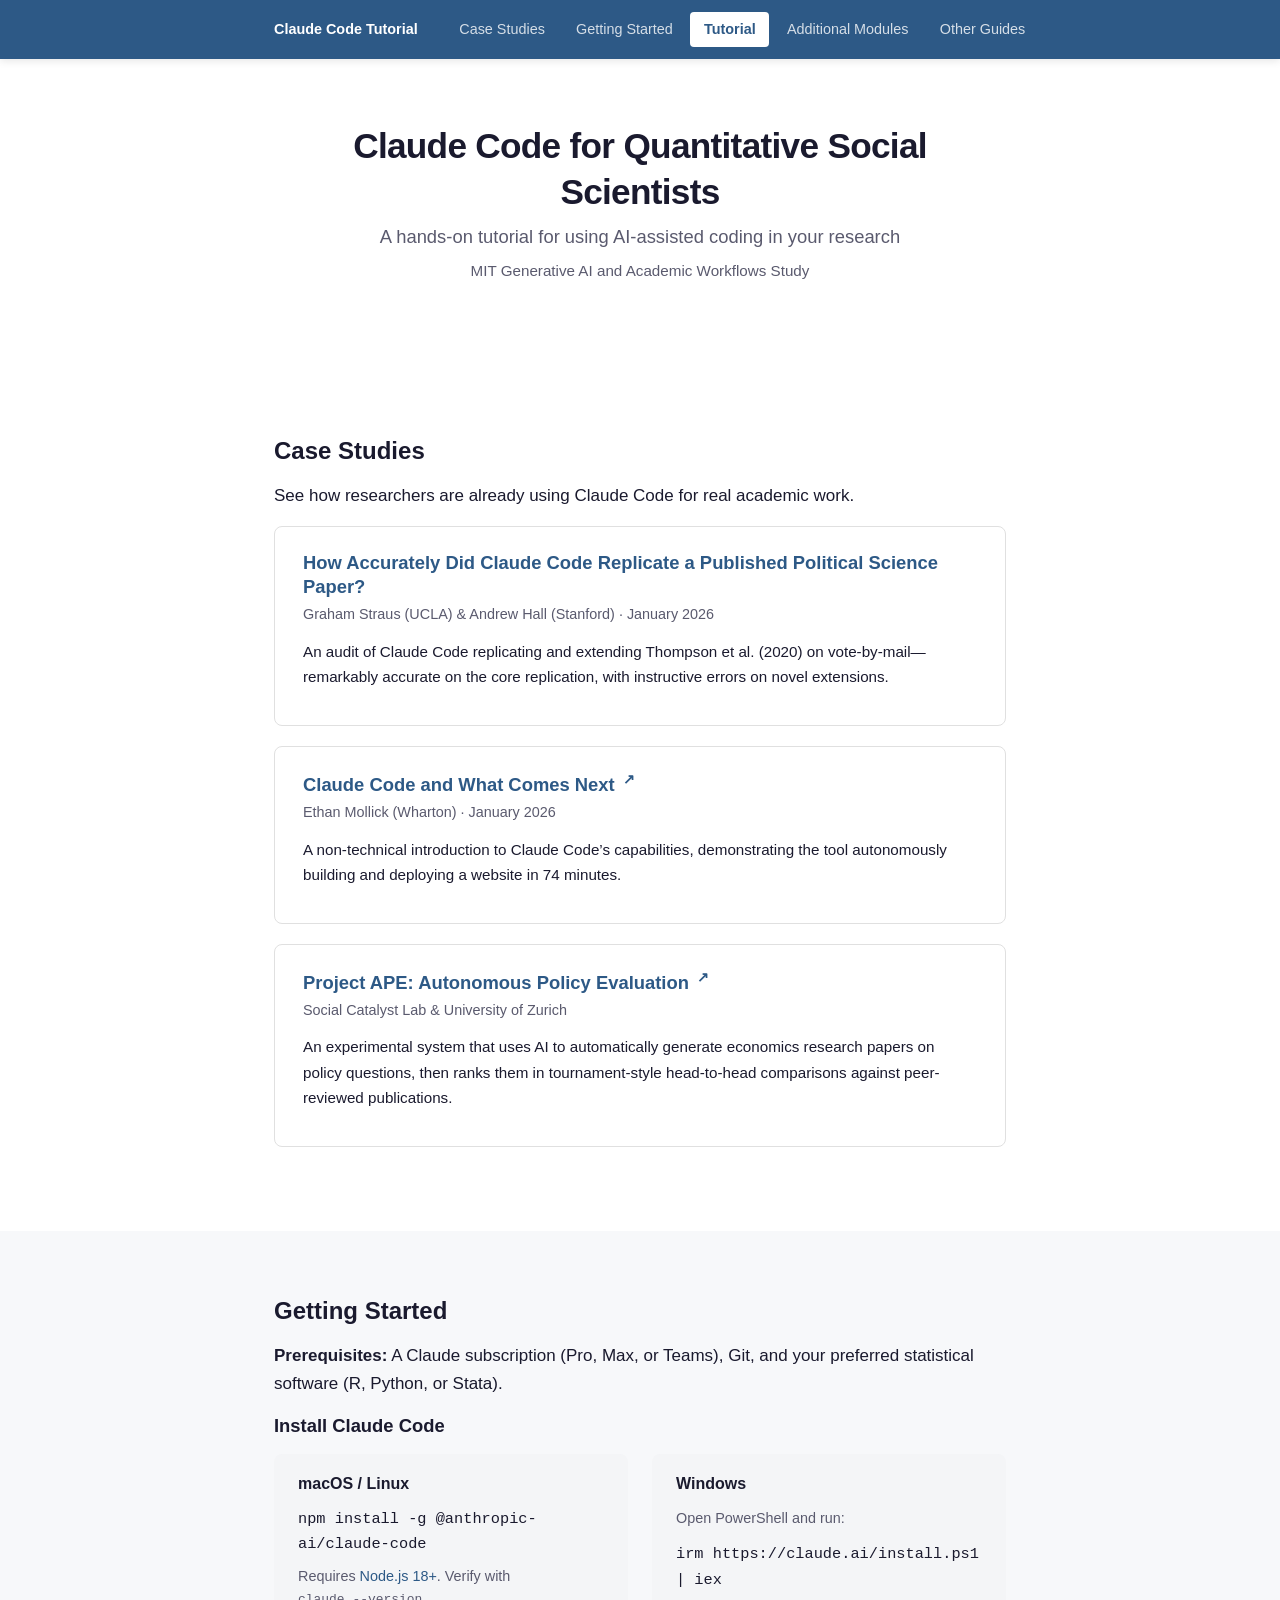
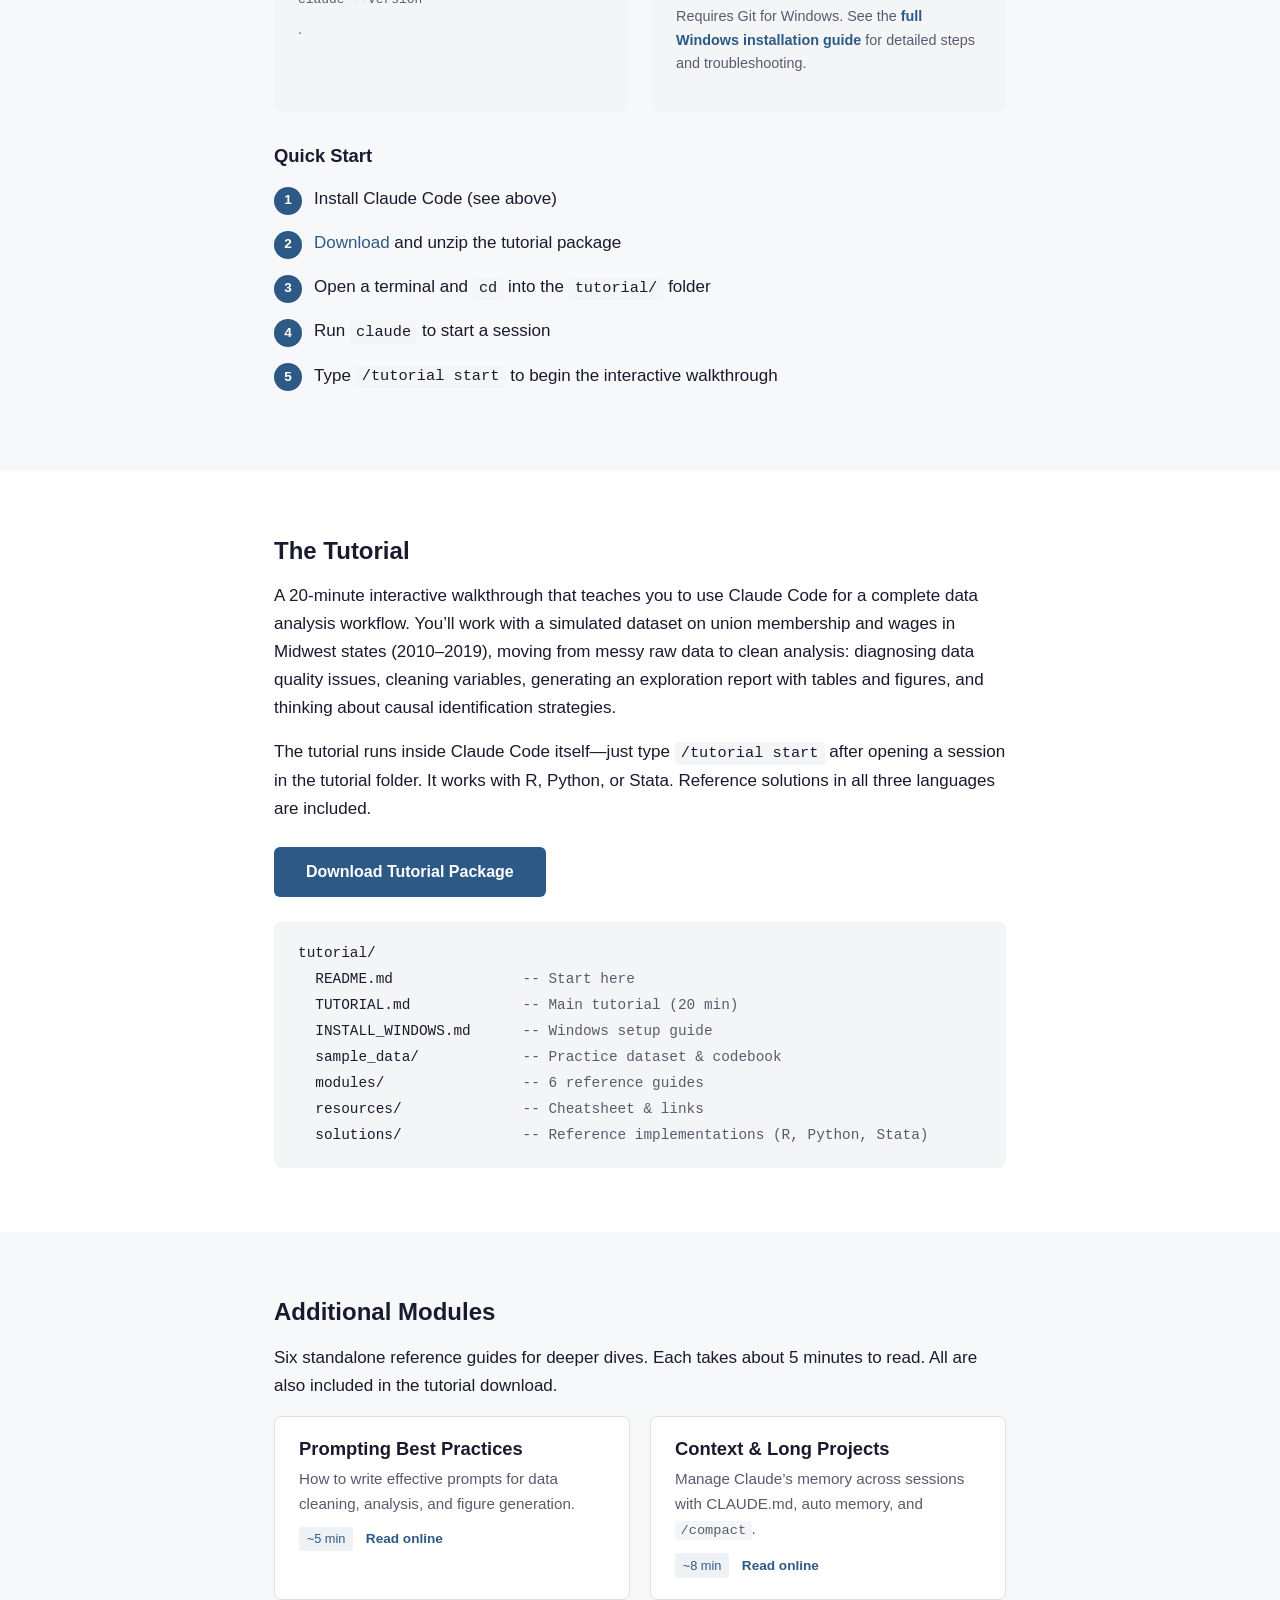
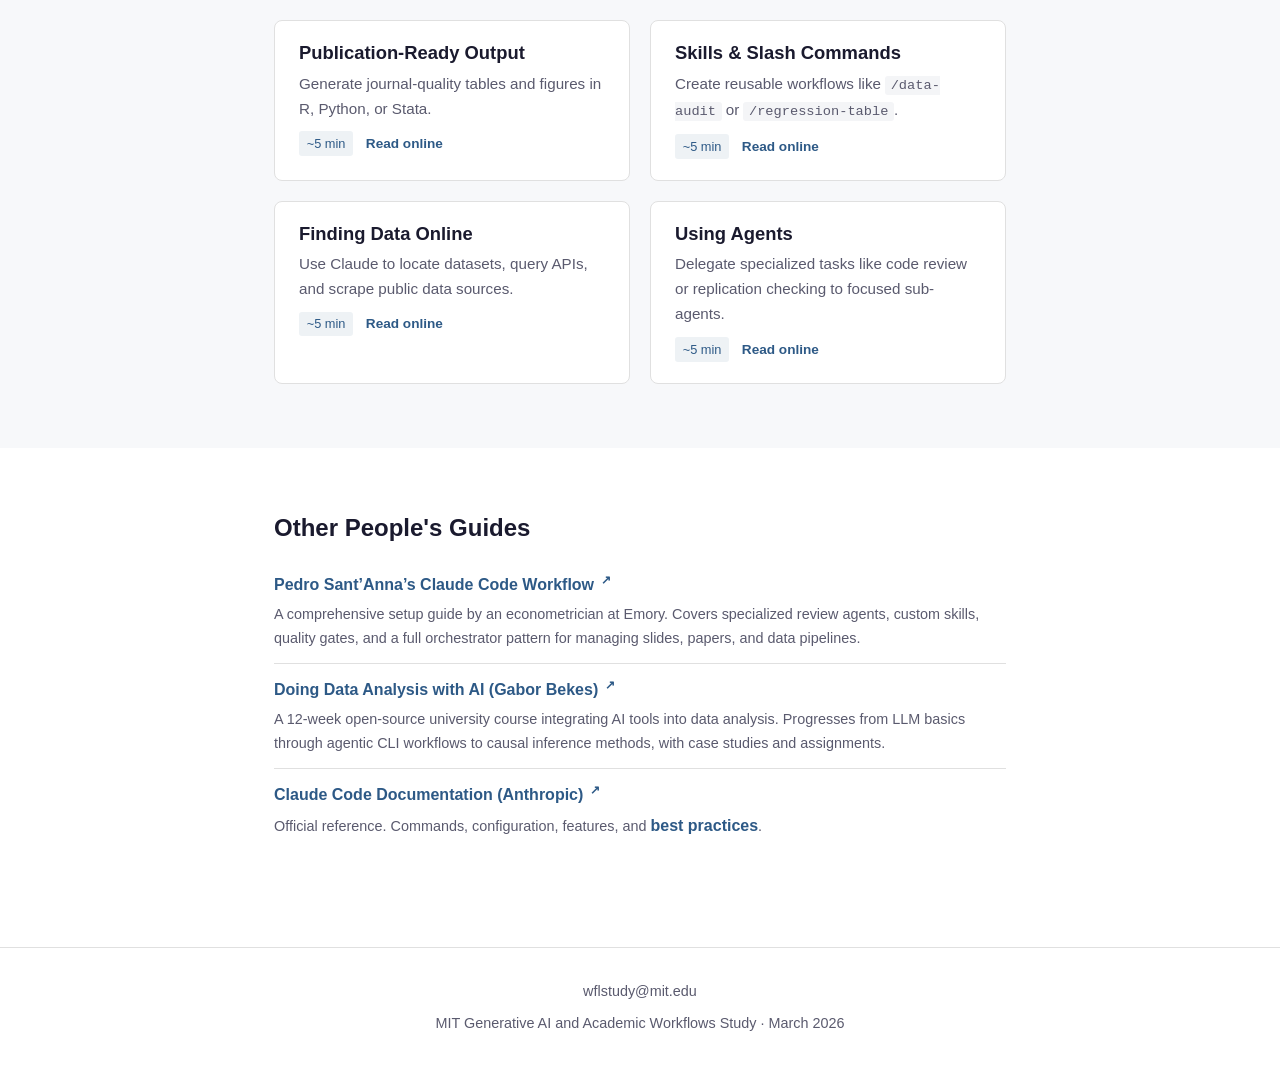
==== index.html @ df45ebfa "Initial tutorial distribution site" ====
<!DOCTYPE html>
<html lang="en">
<head>
  <meta charset="UTF-8">
  <meta name="viewport" content="width=device-width, initial-scale=1.0">
  <title>Claude Code for Quantitative Social Scientists</title>
  <link rel="stylesheet" href="style.css">
  <link rel="icon" href="favicon.svg" type="image/svg+xml">
</head>
<body>

  <!-- Navigation -->
  <nav class="site-nav">
    <div class="container">
      <a href="#" class="nav-brand">Claude Code Tutorial</a>
      <a href="#case-studies" class="nav-link">Case Studies</a>
      <a href="#getting-started" class="nav-link">Getting Started</a>
      <a href="#tutorial" class="nav-link nav-highlight">Tutorial</a>
      <a href="#modules" class="nav-link">Additional Modules</a>
      <a href="#resources" class="nav-link">Other Guides</a>
    </div>
  </nav>

  <!-- Hero -->
  <header class="hero">
    <div class="container">
      <h1>Claude Code for Quantitative Social Scientists</h1>
      <p class="subtitle">A hands-on tutorial for using AI-assisted coding in your research</p>
      <p class="byline">MIT Generative AI and Academic Workflows Study</p>
    </div>
  </header>

  <!-- 1. Case Studies -->
  <section id="case-studies">
    <div class="container">
      <h2>Case Studies</h2>
      <p>See how researchers are already using Claude Code for real academic work.</p>

      <div class="case-card">
        <h3><a href="assets/Straus_Hall_Claude_Audit.pdf">How Accurately Did Claude Code Replicate a Published Political Science Paper?</a></h3>
        <div class="authors">Graham Straus (UCLA) &amp; Andrew Hall (Stanford) &middot; January 2026</div>
        <p>An audit of Claude Code replicating and extending Thompson et al. (2020) on vote-by-mail&mdash;remarkably accurate on the core replication, with instructive errors on novel extensions.</p>
      </div>

      <div class="case-card">
        <h3><a href="https://www.oneusefulthing.org/p/claude-code-and-what-comes-next" target="_blank" rel="noopener">Claude Code and What Comes Next <span class="external-icon">&#x2197;</span></a></h3>
        <div class="authors">Ethan Mollick (Wharton) &middot; January 2026</div>
        <p>A non-technical introduction to Claude Code&rsquo;s capabilities, demonstrating the tool autonomously building and deploying a website in 74 minutes.</p>
      </div>

      <div class="case-card">
        <h3><a href="https://ape.socialcatalystlab.org/" target="_blank" rel="noopener">Project APE: Autonomous Policy Evaluation <span class="external-icon">&#x2197;</span></a></h3>
        <div class="authors">Social Catalyst Lab &amp; University of Zurich</div>
        <p>An experimental system that uses AI to automatically generate economics research papers on policy questions, then ranks them in tournament-style head-to-head comparisons against peer-reviewed publications.</p>
      </div>
    </div>
  </section>

  <!-- 2. Getting Started -->
  <section id="getting-started" class="alt">
    <div class="container">
      <h2>Getting Started</h2>

      <p><strong>Prerequisites:</strong> A Claude subscription (Pro, Max, or Teams), Git, and your preferred statistical software (R, Python, or Stata).</p>

      <h3>Install Claude Code</h3>
      <div class="install-group">
        <div class="install-box">
          <h3>macOS / Linux</h3>
          <code>npm install -g @anthropic-ai/claude-code</code>
          <p style="font-size:0.9rem; color:var(--color-text-muted); margin-top:0.5rem;">
            Requires <a href="https://nodejs.org/" target="_blank" rel="noopener">Node.js 18+</a>.
            Verify with <code>claude --version</code>.
          </p>
        </div>
        <div class="install-box">
          <h3>Windows</h3>
          <p style="font-size:0.9rem; color:var(--color-text-muted); margin-bottom:0.75rem;">
            Open PowerShell and run:
          </p>
          <code>irm https://claude.ai/install.ps1 | iex</code>
          <p style="font-size:0.9rem; color:var(--color-text-muted); margin-top:0.75rem;">
            Requires Git for Windows. See the
            <a href="modules/install-windows.html"><strong>full Windows installation guide</strong></a>
            for detailed steps and troubleshooting.
          </p>
        </div>
      </div>

      <h3 style="margin-top:2rem;">Quick Start</h3>
      <ol class="steps">
        <li>Install Claude Code (see above)</li>
        <li><a href="assets/tutorial.zip">Download</a> and unzip the tutorial package</li>
        <li>Open a terminal and <code>cd</code> into the <code>tutorial/</code> folder</li>
        <li>Run <code>claude</code> to start a session</li>
        <li>Type <code>/tutorial start</code> to begin the interactive walkthrough</li>
      </ol>
    </div>
  </section>

  <!-- 3. Tutorial -->
  <section id="tutorial">
    <div class="container">
      <h2>The Tutorial</h2>
      <p>
        A 20-minute interactive walkthrough that teaches you to use Claude Code for a complete data analysis workflow. You&rsquo;ll work with a simulated dataset on union membership and wages in Midwest states (2010&ndash;2019), moving from messy raw data to clean analysis: diagnosing data quality issues, cleaning variables, generating an exploration report with tables and figures, and thinking about causal identification strategies.
      </p>
      <p>
        The tutorial runs inside Claude Code itself&mdash;just type <code>/tutorial start</code> after opening a session in the tutorial folder. It works with R, Python, or Stata. Reference solutions in all three languages are included.
      </p>
      <p style="margin-top:1.5rem;">
        <a href="assets/tutorial.zip" class="btn btn-primary">Download Tutorial Package</a>
      </p>

      <div class="file-tree" style="margin-top:1.5rem;">
        tutorial/<br>
        &nbsp;&nbsp;README.md &nbsp;&nbsp;&nbsp;&nbsp;&nbsp;&nbsp;&nbsp;&nbsp;&nbsp;&nbsp;&nbsp;&nbsp;&nbsp;&nbsp;<span class="comment">-- Start here</span><br>
        &nbsp;&nbsp;TUTORIAL.md &nbsp;&nbsp;&nbsp;&nbsp;&nbsp;&nbsp;&nbsp;&nbsp;&nbsp;&nbsp;&nbsp;&nbsp;<span class="comment">-- Main tutorial (20 min)</span><br>
        &nbsp;&nbsp;INSTALL_WINDOWS.md &nbsp;&nbsp;&nbsp;&nbsp;&nbsp;<span class="comment">-- Windows setup guide</span><br>
        &nbsp;&nbsp;sample_data/ &nbsp;&nbsp;&nbsp;&nbsp;&nbsp;&nbsp;&nbsp;&nbsp;&nbsp;&nbsp;&nbsp;<span class="comment">-- Practice dataset &amp; codebook</span><br>
        &nbsp;&nbsp;modules/ &nbsp;&nbsp;&nbsp;&nbsp;&nbsp;&nbsp;&nbsp;&nbsp;&nbsp;&nbsp;&nbsp;&nbsp;&nbsp;&nbsp;&nbsp;<span class="comment">-- 6 reference guides</span><br>
        &nbsp;&nbsp;resources/ &nbsp;&nbsp;&nbsp;&nbsp;&nbsp;&nbsp;&nbsp;&nbsp;&nbsp;&nbsp;&nbsp;&nbsp;&nbsp;<span class="comment">-- Cheatsheet &amp; links</span><br>
        &nbsp;&nbsp;solutions/ &nbsp;&nbsp;&nbsp;&nbsp;&nbsp;&nbsp;&nbsp;&nbsp;&nbsp;&nbsp;&nbsp;&nbsp;&nbsp;<span class="comment">-- Reference implementations (R, Python, Stata)</span><br>
      </div>
    </div>
  </section>

  <!-- 4. Additional Modules -->
  <section id="modules" class="alt">
    <div class="container">
      <h2>Additional Modules</h2>
      <p>Six standalone reference guides for deeper dives. Each takes about 5 minutes to read. All are also included in the tutorial download.</p>

      <div class="card-grid" style="margin-top:1rem;">
        <div class="card">
          <h3>Prompting Best Practices</h3>
          <p>How to write effective prompts for data cleaning, analysis, and figure generation.</p>
          <span class="tag">~5 min</span>
          <a href="modules/prompting.html" class="card-link">Read online</a>
        </div>
        <div class="card">
          <h3>Context &amp; Long Projects</h3>
          <p>Manage Claude&rsquo;s memory across sessions with CLAUDE.md, auto memory, and <code>/compact</code>.</p>
          <span class="tag">~8 min</span>
          <a href="modules/memory.html" class="card-link">Read online</a>
        </div>
        <div class="card">
          <h3>Publication-Ready Output</h3>
          <p>Generate journal-quality tables and figures in R, Python, or Stata.</p>
          <span class="tag">~5 min</span>
          <a href="modules/paper-workflow.html" class="card-link">Read online</a>
        </div>
        <div class="card">
          <h3>Skills &amp; Slash Commands</h3>
          <p>Create reusable workflows like <code>/data-audit</code> or <code>/regression-table</code>.</p>
          <span class="tag">~5 min</span>
          <a href="modules/skills.html" class="card-link">Read online</a>
        </div>
        <div class="card">
          <h3>Finding Data Online</h3>
          <p>Use Claude to locate datasets, query APIs, and scrape public data sources.</p>
          <span class="tag">~5 min</span>
          <a href="modules/data-acquisition.html" class="card-link">Read online</a>
        </div>
        <div class="card">
          <h3>Using Agents</h3>
          <p>Delegate specialized tasks like code review or replication checking to focused sub-agents.</p>
          <span class="tag">~5 min</span>
          <a href="modules/agents.html" class="card-link">Read online</a>
        </div>
      </div>
    </div>
  </section>

  <!-- 5. Additional Materials -->
  <section id="resources">
    <div class="container">
      <h2>Other People's Guides</h2>

      <div class="resource-group">
        <div class="resource-item">
          <a href="https://psantanna.com/claude-code-my-workflow/workflow-guide.html" target="_blank" rel="noopener">Pedro Sant&rsquo;Anna&rsquo;s Claude Code Workflow <span class="external-icon">&#x2197;</span></a>
          <p>A comprehensive setup guide by an econometrician at Emory. Covers specialized review agents, custom skills, quality gates, and a full orchestrator pattern for managing slides, papers, and data pipelines.</p>
        </div>

        <div class="resource-item">
          <a href="https://gabors-data-analysis.com/ai-course/" target="_blank" rel="noopener">Doing Data Analysis with AI (Gabor Bekes) <span class="external-icon">&#x2197;</span></a>
          <p>A 12-week open-source university course integrating AI tools into data analysis. Progresses from LLM basics through agentic CLI workflows to causal inference methods, with case studies and assignments.</p>
        </div>
        <div class="resource-item">
          <a href="https://docs.anthropic.com/en/docs/claude-code/overview" target="_blank" rel="noopener">Claude Code Documentation (Anthropic) <span class="external-icon">&#x2197;</span></a>
          <p>Official reference. Commands, configuration, features, and <a href="https://www.anthropic.com/engineering/claude-code-best-practices" target="_blank" rel="noopener">best practices</a>.</p>
        </div>
      </div>
    </div>
  </section>

  <!-- Footer -->
  <footer>
    <div class="container">
      <div class="footer-links">
        <a href="mailto:wflstudy@mit.edu">wflstudy@mit.edu</a>
      </div>
      <p>MIT Generative AI and Academic Workflows Study &middot; March 2026</p>
    </div>
  </footer>

</body>
</html>
---- style.css ----
/* === Variables === */
:root {
  --color-bg: #ffffff;
  --color-bg-alt: #f7f8fa;
  --color-text: #1a1a2e;
  --color-text-muted: #5a5a6e;
  --color-accent: #2d5986;
  --color-accent-hover: #1a3a5c;
  --color-border: #e0e0e0;
  --color-code-bg: #f4f5f7;
  --color-card-bg: #ffffff;
  --font-body: -apple-system, BlinkMacSystemFont, "Segoe UI", Roboto, "Helvetica Neue", Arial, sans-serif;
  --font-mono: "SFMono-Regular", Consolas, "Liberation Mono", Menlo, monospace;
  --max-width: 780px;
  --spacing-section: 4rem;
}

/* === Reset & Base === */
*, *::before, *::after { box-sizing: border-box; }

html { scroll-behavior: smooth; }

body {
  margin: 0;
  font-family: var(--font-body);
  font-size: 17px;
  line-height: 1.65;
  color: var(--color-text);
  background: var(--color-bg);
  -webkit-font-smoothing: antialiased;
}

h1, h2, h3, h4 {
  line-height: 1.3;
  font-weight: 600;
  margin-top: 0;
}

h1 { font-size: 2rem; }
h2 { font-size: 1.5rem; margin-bottom: 1rem; }
h3 { font-size: 1.15rem; margin-bottom: 0.5rem; }

a {
  color: var(--color-accent);
  text-decoration: none;
}
a:hover { color: var(--color-accent-hover); text-decoration: underline; }

p { margin: 0 0 1rem; }

code {
  font-family: var(--font-mono);
  font-size: 0.9em;
  background: var(--color-code-bg);
  padding: 0.15em 0.4em;
  border-radius: 3px;
}

pre {
  background: var(--color-code-bg);
  border-radius: 8px;
  padding: 1rem 1.25rem;
  overflow-x: auto;
  font-size: 0.9rem;
  line-height: 1.5;
}

pre code {
  background: none;
  padding: 0;
}

/* === Nav Bar === */
.site-nav {
  position: sticky;
  top: 0;
  z-index: 100;
  background: var(--color-accent);
  padding: 0;
  box-shadow: 0 2px 8px rgba(0, 0, 0, 0.1);
}

.site-nav .container {
  display: flex;
  align-items: center;
  gap: 0.25rem;
  overflow-x: auto;
  -webkit-overflow-scrolling: touch;
  scrollbar-width: none;
  padding-top: 0.75rem;
  padding-bottom: 0.75rem;
}

.site-nav .container::-webkit-scrollbar { display: none; }

.site-nav .nav-brand {
  font-weight: 700;
  font-size: 0.9rem;
  color: #fff;
  white-space: nowrap;
  margin-right: 1.5rem;
  text-decoration: none;
}

.site-nav .nav-brand:hover { color: rgba(255, 255, 255, 0.85); text-decoration: none; }

.site-nav a.nav-link {
  font-size: 0.9rem;
  font-weight: 500;
  color: rgba(255, 255, 255, 0.8);
  white-space: nowrap;
  padding: 0.35rem 0.85rem;
  border-radius: 4px;
  transition: background 0.1s, color 0.1s;
  text-decoration: none;
}

.site-nav a.nav-link:hover {
  background: rgba(255, 255, 255, 0.15);
  color: #fff;
  text-decoration: none;
}

.site-nav a.nav-highlight {
  background: #fff;
  color: var(--color-accent);
  font-weight: 700;
}

.site-nav a.nav-highlight:hover {
  background: rgba(255, 255, 255, 0.9);
  color: var(--color-accent-hover);
}

/* === Layout === */
.container {
  max-width: var(--max-width);
  margin: 0 auto;
  padding: 0 1.5rem;
}

section {
  padding: var(--spacing-section) 0;
}

section.alt {
  background: var(--color-bg-alt);
}

/* scroll-margin so anchors clear the sticky nav */
section[id] {
  scroll-margin-top: 3.5rem;
}

/* === Hero === */
.hero {
  padding: 4rem 0 3.5rem;
  text-align: center;
}

.hero h1 {
  font-size: 2.2rem;
  margin-bottom: 0.5rem;
  letter-spacing: -0.02em;
}

.hero .subtitle {
  font-size: 1.15rem;
  color: var(--color-text-muted);
  margin-bottom: 0.3rem;
}

.hero .byline {
  font-size: 0.95rem;
  color: var(--color-text-muted);
  margin-bottom: 2rem;
}

.hero .meta {
  display: flex;
  justify-content: center;
  gap: 2rem;
  margin-top: 1.5rem;
  font-size: 0.9rem;
  color: var(--color-text-muted);
}

.hero .meta span {
  display: flex;
  align-items: center;
  gap: 0.4rem;
}

/* === Buttons === */
.btn {
  display: inline-block;
  padding: 0.75rem 2rem;
  border-radius: 6px;
  font-size: 1rem;
  font-weight: 600;
  text-decoration: none;
  transition: background 0.15s, transform 0.1s;
}

.btn:hover { text-decoration: none; }

.btn-primary {
  background: var(--color-accent);
  color: #fff;
}

.btn-primary:hover {
  background: var(--color-accent-hover);
  color: #fff;
  transform: translateY(-1px);
}

.btn-secondary {
  background: transparent;
  color: var(--color-accent);
  border: 2px solid var(--color-accent);
}

.btn-secondary:hover {
  background: var(--color-accent);
  color: #fff;
}

.btn-sm {
  font-size: 0.9rem;
  padding: 0.5rem 1.25rem;
}

/* === Cards === */
.card-grid {
  display: grid;
  grid-template-columns: 1fr 1fr;
  gap: 1.25rem;
}

.card {
  background: var(--color-card-bg);
  border: 1px solid var(--color-border);
  border-radius: 8px;
  padding: 1.25rem 1.5rem;
  transition: border-color 0.15s, box-shadow 0.15s;
}

.card:hover {
  border-color: var(--color-accent);
  box-shadow: 0 2px 8px rgba(45, 89, 134, 0.08);
}

.card h3 { margin-bottom: 0.35rem; }

.card p {
  font-size: 0.95rem;
  color: var(--color-text-muted);
  margin-bottom: 0.5rem;
}

.card .tag {
  display: inline-block;
  font-size: 0.8rem;
  color: var(--color-accent);
  background: rgba(45, 89, 134, 0.08);
  padding: 0.15em 0.6em;
  border-radius: 3px;
  margin-right: 0.5rem;
}

.card .card-link {
  font-size: 0.85rem;
  font-weight: 600;
}

/* === Case study cards === */
.case-card {
  background: var(--color-card-bg);
  border: 1px solid var(--color-border);
  border-radius: 8px;
  padding: 1.5rem 1.75rem;
  margin-bottom: 1.25rem;
  transition: border-color 0.15s;
}

.case-card:hover { border-color: var(--color-accent); }

.case-card h3 { margin-bottom: 0.25rem; }

.case-card .authors {
  font-size: 0.9rem;
  color: var(--color-text-muted);
  margin-bottom: 0.75rem;
}

.case-card p {
  font-size: 0.95rem;
  margin-bottom: 0.75rem;
}

/* === Steps === */
.steps {
  counter-reset: step;
  list-style: none;
  padding: 0;
}

.steps li {
  counter-increment: step;
  padding-left: 2.5rem;
  position: relative;
  margin-bottom: 1rem;
}

.steps li::before {
  content: counter(step);
  position: absolute;
  left: 0;
  top: 0.1em;
  width: 1.75rem;
  height: 1.75rem;
  background: var(--color-accent);
  color: #fff;
  border-radius: 50%;
  font-size: 0.85rem;
  font-weight: 600;
  display: flex;
  align-items: center;
  justify-content: center;
}

/* === Install tabs === */
.install-group {
  display: flex;
  gap: 1.5rem;
  margin-top: 1rem;
}

.install-box {
  flex: 1;
  background: var(--color-code-bg);
  border-radius: 8px;
  padding: 1.25rem 1.5rem;
}

.install-box h3 {
  font-size: 1rem;
  margin-bottom: 0.75rem;
}

.install-box code {
  display: block;
  margin-bottom: 0.5rem;
  background: none;
  padding: 0;
}

/* === File tree === */
.file-tree {
  background: var(--color-code-bg);
  border-radius: 8px;
  padding: 1.25rem 1.5rem;
  font-family: var(--font-mono);
  font-size: 0.9rem;
  line-height: 1.8;
  overflow-x: auto;
}

.file-tree .comment {
  color: var(--color-text-muted);
}

/* === Resource list === */
.resource-group { margin-bottom: 2rem; }
.resource-group h3 { margin-bottom: 0.75rem; }

.resource-item {
  padding: 0.75rem 0;
  border-bottom: 1px solid var(--color-border);
}

.resource-item:last-child { border-bottom: none; }

.resource-item a {
  font-weight: 600;
  font-size: 1rem;
}

.resource-item p {
  font-size: 0.9rem;
  color: var(--color-text-muted);
  margin: 0.25rem 0 0;
}

.external-icon {
  font-size: 0.75em;
  vertical-align: super;
  margin-left: 0.2em;
}

/* === Back link (module pages) === */
.back-link {
  margin-bottom: 2rem;
  font-size: 0.9rem;
}

/* === Tables (module pages) === */
table {
  width: 100%;
  border-collapse: collapse;
  margin: 1rem 0 1.5rem;
  font-size: 0.95rem;
}

th, td {
  padding: 0.5rem 0.75rem;
  text-align: left;
  border-bottom: 1px solid var(--color-border);
}

th {
  font-weight: 600;
  background: var(--color-bg-alt);
}

blockquote {
  border-left: 3px solid var(--color-accent);
  margin: 1rem 0;
  padding: 0.5rem 1rem;
  color: var(--color-text-muted);
  background: var(--color-bg-alt);
  border-radius: 0 6px 6px 0;
}

/* === Footer === */
footer {
  border-top: 1px solid var(--color-border);
  padding: 2rem 0;
  text-align: center;
  font-size: 0.9rem;
  color: var(--color-text-muted);
}

footer a { color: var(--color-text-muted); }
footer a:hover { color: var(--color-accent); }

footer .footer-links {
  margin-bottom: 0.5rem;
}

footer .footer-links a {
  margin: 0 0.75rem;
}

/* === Responsive === */
@media (max-width: 768px) {
  .hero h1 { font-size: 1.7rem; }
  .hero .meta { flex-direction: column; gap: 0.5rem; }
  .card-grid { grid-template-columns: 1fr; }
  .install-group { flex-direction: column; gap: 1rem; }
  section { padding: 2.5rem 0; }
  .site-nav .nav-brand { font-size: 0.8rem; }
}
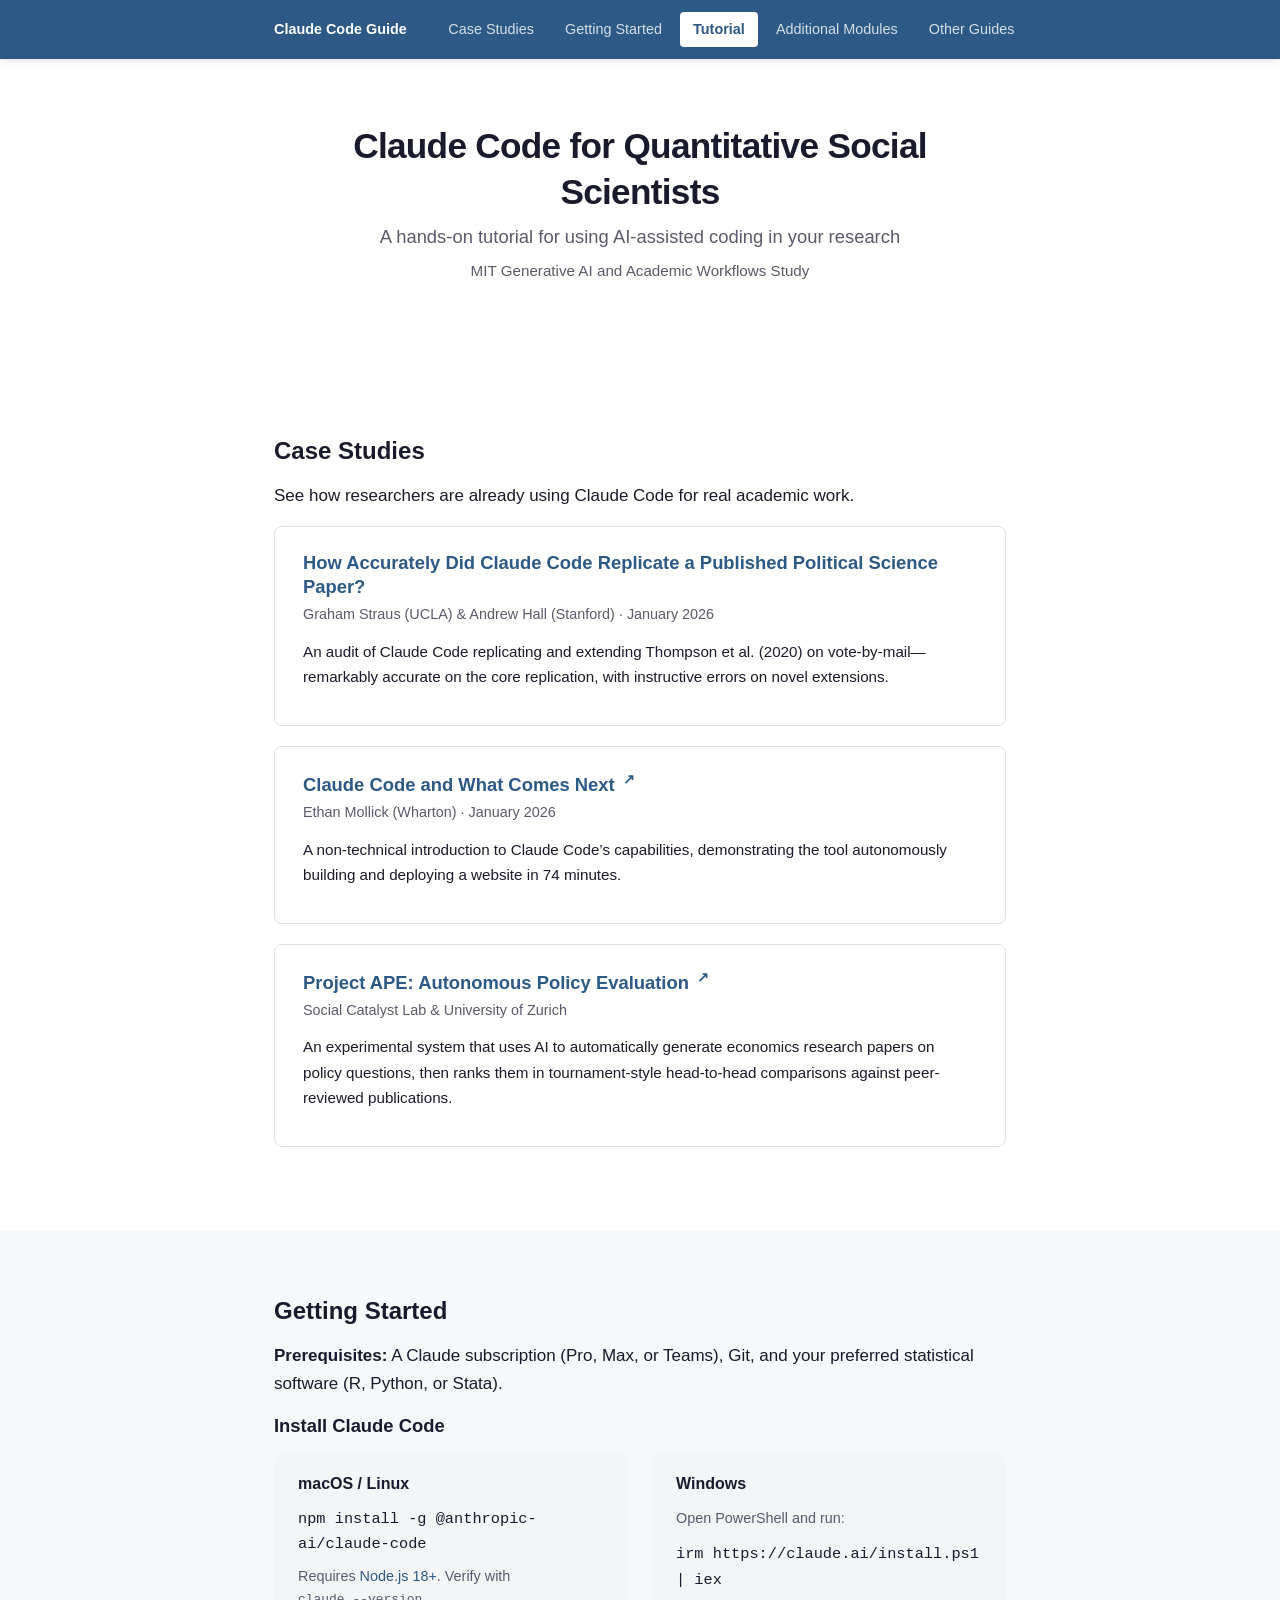
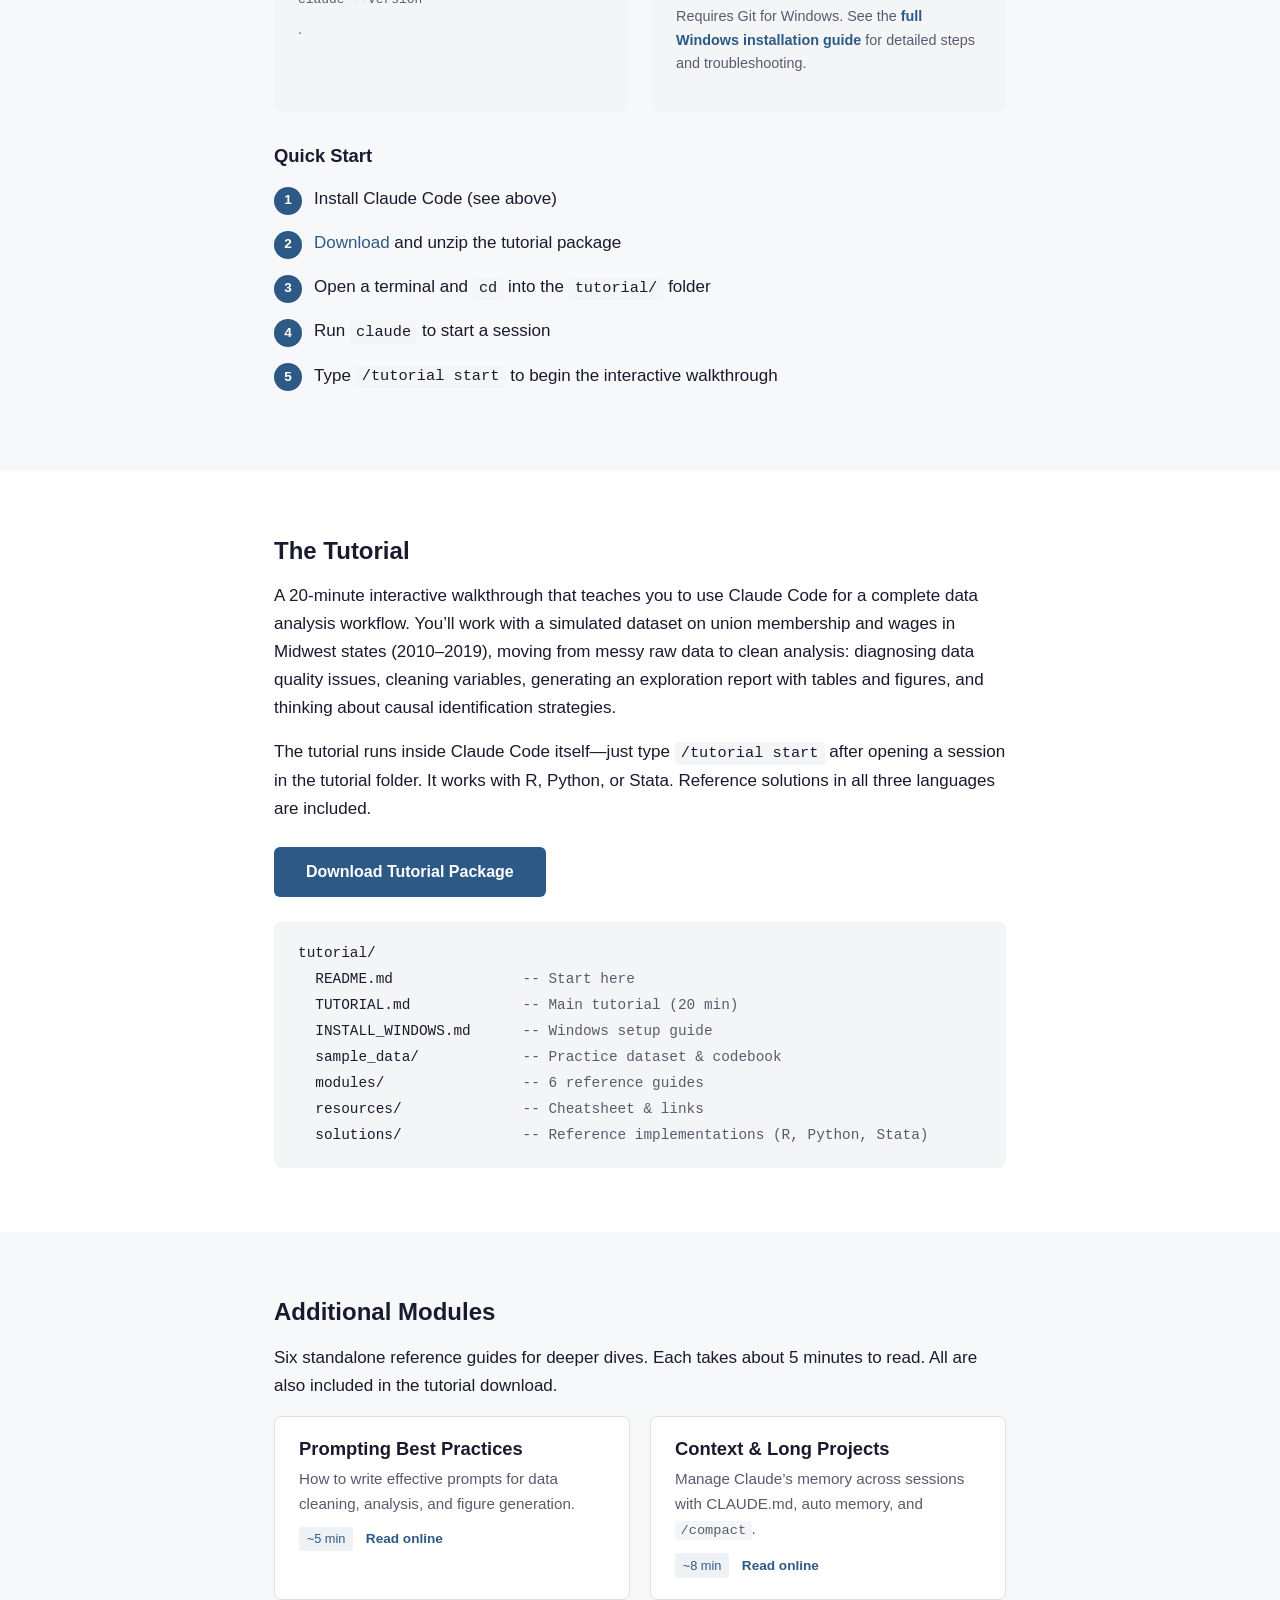
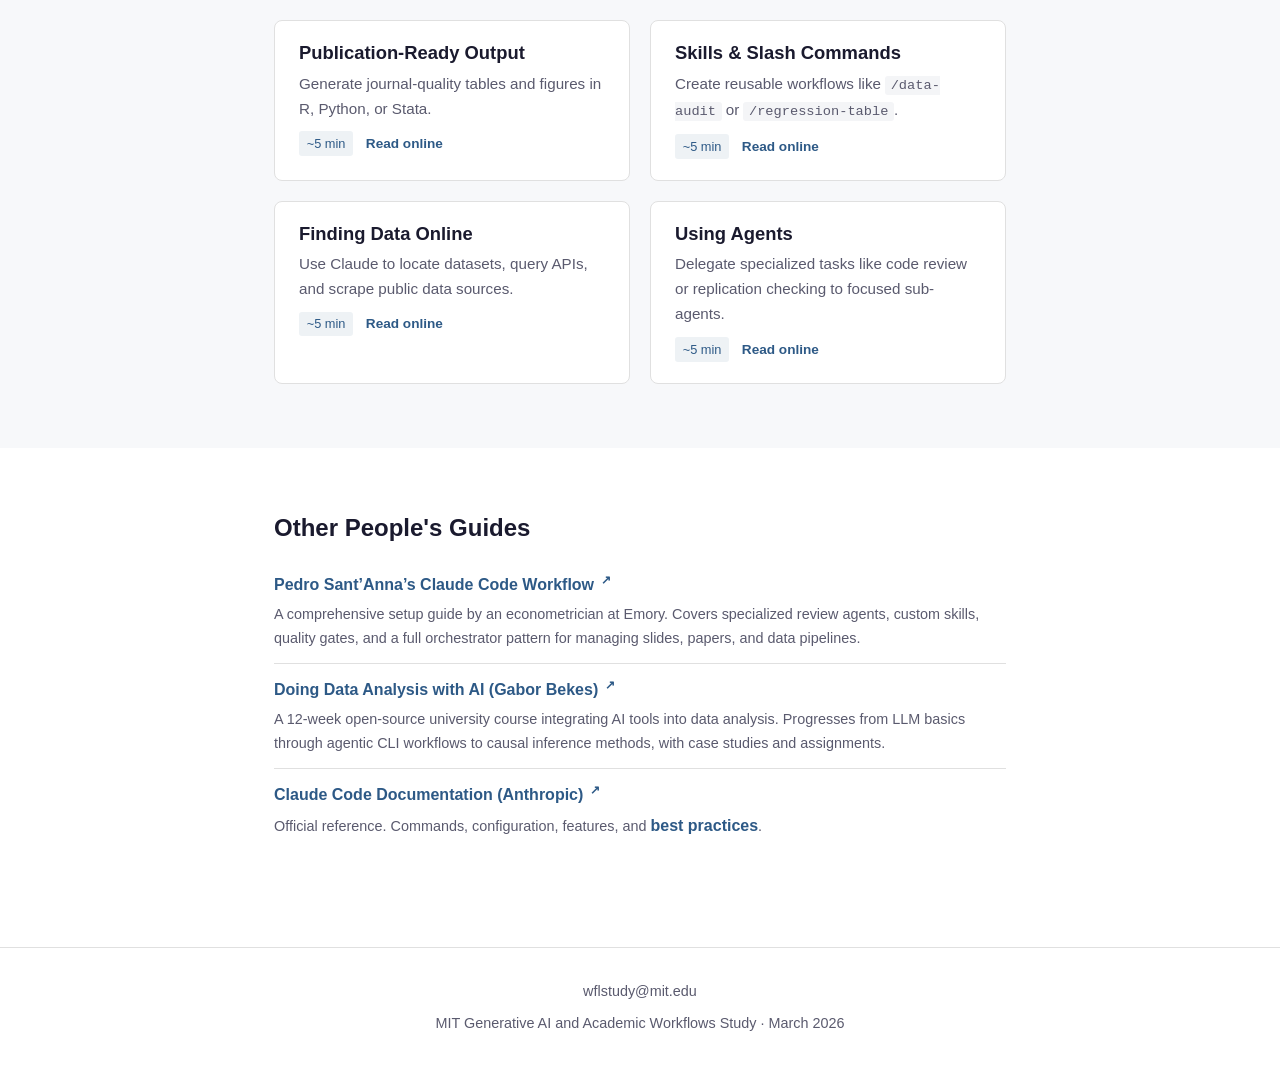
==== commit b597263e: "Rename nav brand to Claude Code Guide" ====
--- a/index.html
+++ b/index.html
@@ -12,7 +12,7 @@
   <!-- Navigation -->
   <nav class="site-nav">
     <div class="container">
-      <a href="#" class="nav-brand">Claude Code Tutorial</a>
+      <a href="#" class="nav-brand">Claude Code Guide</a>
       <a href="#case-studies" class="nav-link">Case Studies</a>
       <a href="#getting-started" class="nav-link">Getting Started</a>
       <a href="#tutorial" class="nav-link nav-highlight">Tutorial</a>
